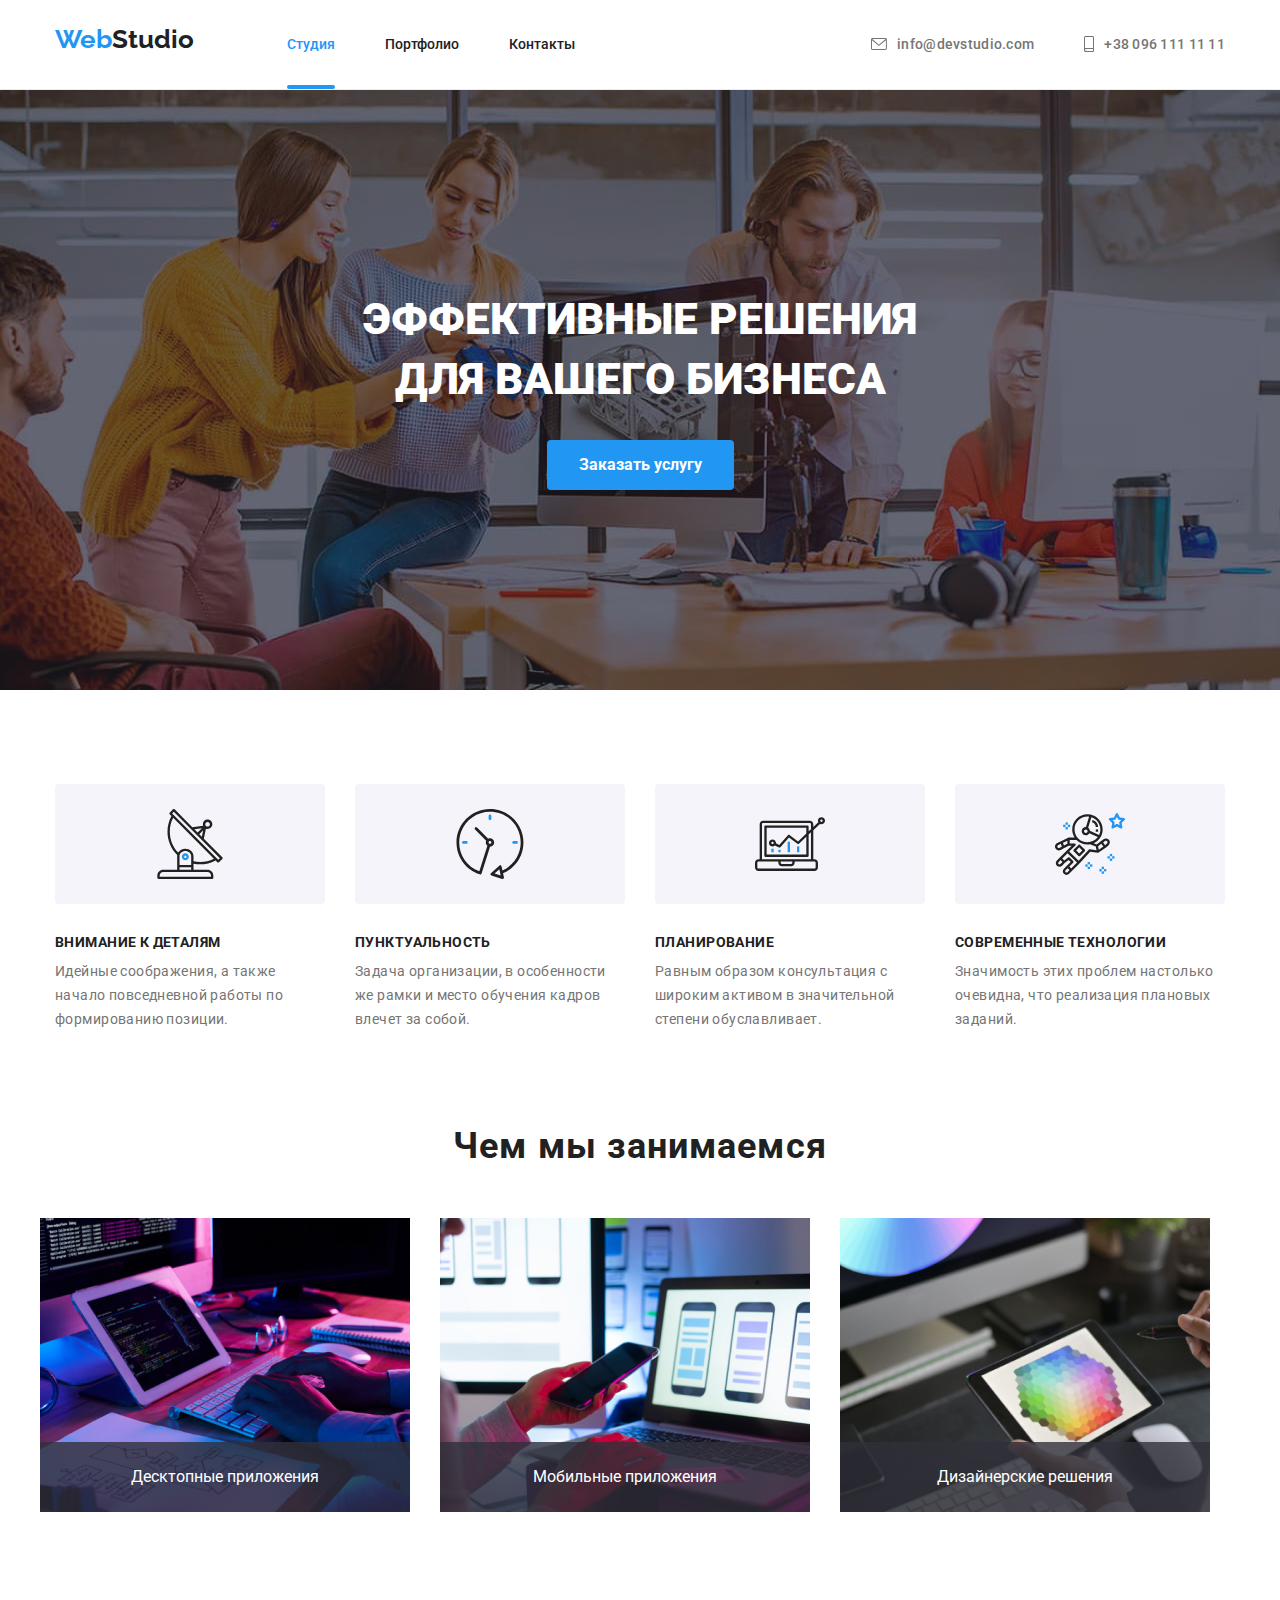
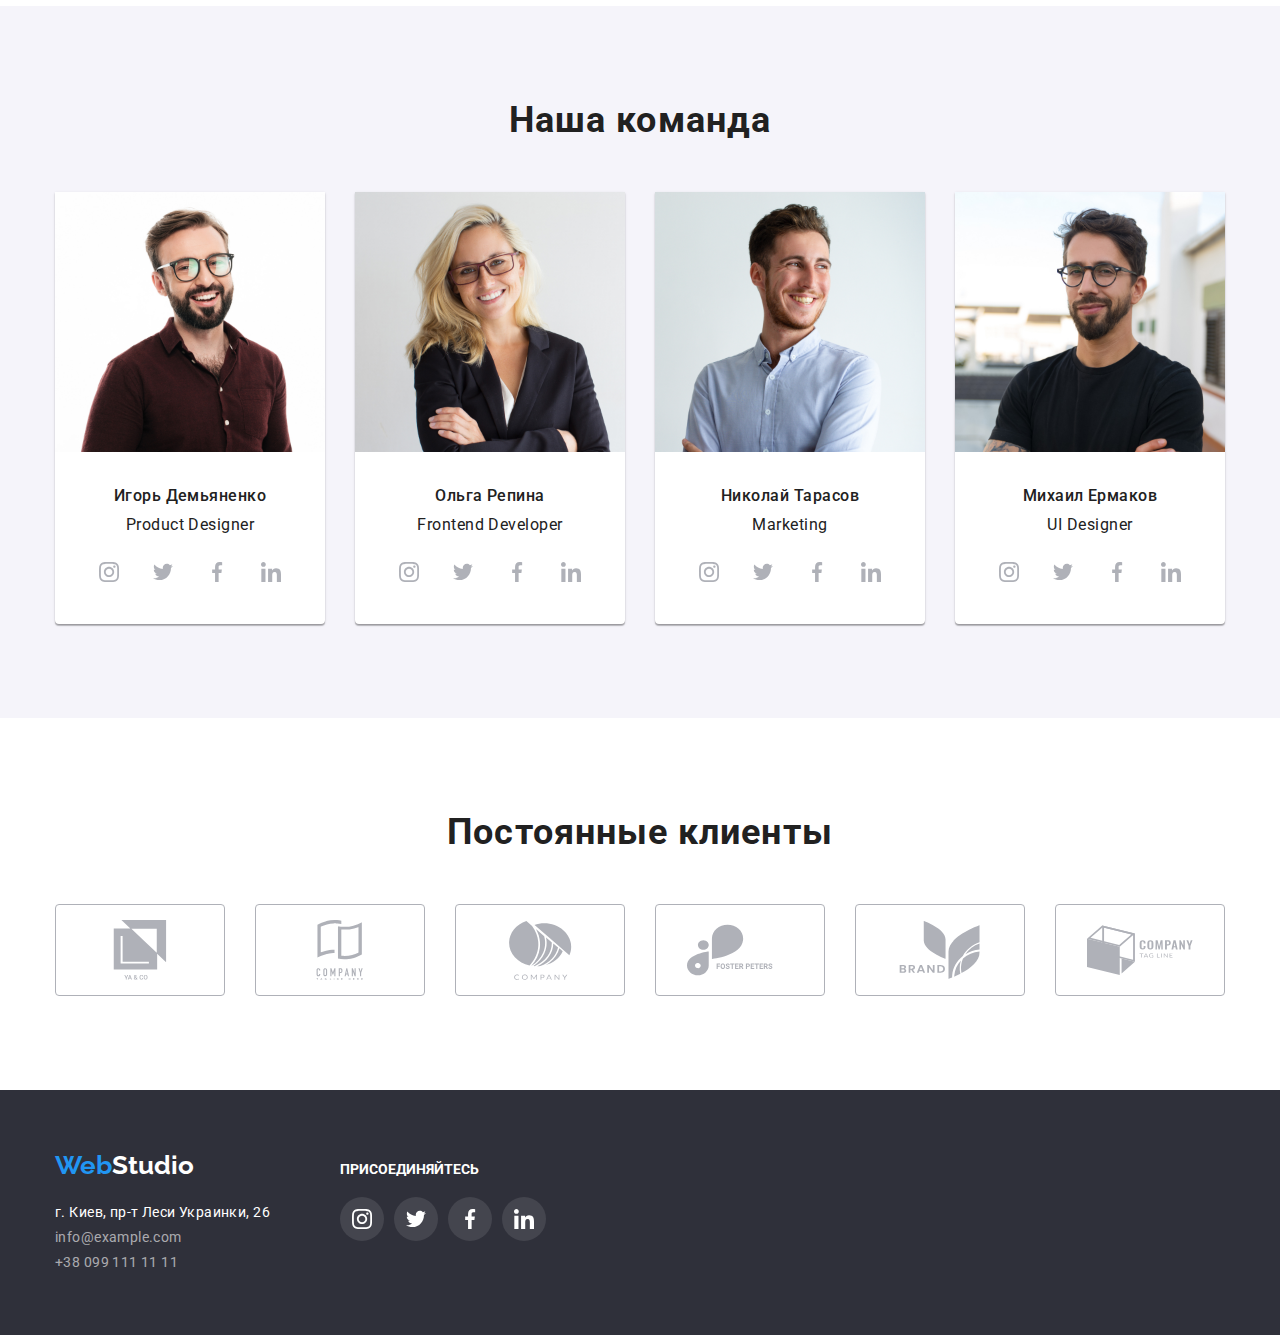
==== index.html @ 94a51537 "DZ6" ====
<!DOCTYPE html>
<html lang="ru">
<head>
	<meta charset="UTF-8">
	<meta http-equiv="X-UA-Compatible" content="IE=edge">
	<meta name="viewport" content="width=device-width, initial-scale">
	<link rel="stylesheet" href="https://cdnjs.cloudflare.com/ajax/libs/modern-normalize/1.0.0/modern-normalize.min.css">
	<link rel="stylesheet" href="./css/styles.css">
	<link rel="preconnect" href="https://fonts.gstatic.com">
	<link href="https://fonts.googleapis.com/css2?family=Raleway:wght@700&family=Roboto:wght@400;500;700;900&display=swap"
		rel="stylesheet">
	<title>Домашнє завдання №1</title>
</head>
<body>
	<!--Шапка-->
	<header class="header">
		<div class="container headContainer">
		<nav class="navigation">	
			<a href="./index.html" class="logo"> <span class="web">Web</span>Studio</a>
			<ul class="navList">
				<li class="navListItem"><a class="studio current" href="./index.html">Студия</a></li>
				<li class="navListItem"><a class="portfolio" href="./portfolio.html">Портфолио</a></li>
				<li class="navListItem"><a class="contact" href="#">Контакты</a></li>
			</ul>
		</nav>
			<ul class="contactList">
				<li class="contactItem">
					<a class="mail" href="mailto:info@devstudio.com">
						<svg class="iconMail" width="16px" height="12px">
							<use href="./images/sprite.svg#icon-envelope"></use>
						</svg>
					info@devstudio.com</a></li>
					
				<li class="contactItem"><a class="tel" href="tel:+380961111111" >
						<svg class="iconTel" width="10px" height="40px">
							<use href="./images/sprite.svg#icon-smartphone"></use>
						</svg>
					+38 096 111 11 11</a></li>
			</ul>	
		</div>
	</header>
	<main>
		<!--Эффективные решения для вашего бизнеса-->
		<section class="sectionEffect">
			<div class="container">
				<h1 class="effect">ЭФФЕКТИВНЫЕ РЕШЕНИЯ <br/> ДЛЯ ВАШЕГО БИЗНЕСА</h1>
				<button class="button" type="submit" data-modal-open>Заказать услугу</button>	
			</div>
		</section>
		
		<!--Секция описание-->
		<section class="description">
			<div class="container">
				<h2 class="titleNone">Секция описание</h2>
				<ul class="sectionDescription">
					<li class="descriptionItem">
						<div class="iconDescription">
							<svg width="70px" height="70px">
								<use href="./images/sprite.svg#icon-antenna"></use>
							</svg>
						</div>
					<h3 class="descriptionTitle">Внимание к деталям</h3>
					<p class="descriptionText">Идейные соображения, а также начало повседневной работы по формированию позиции.</p>
					
				</li>
					<li class="descriptionItem">
						<div class="iconDescription">
							<svg width="70px" height="70px">
								<use href="./images/sprite.svg#icon-clock"></use>
							</svg>
						</div>
					<h3 class="descriptionTitle">Пунктуальность</h3>
					<p class="descriptionText">Задача организации, в особенности же рамки и место обучения кадров влечет за собой.</p>
					
				</li>
					<li class="descriptionItem">
						<div class="iconDescription">
							<svg width="70px" height="70px">
								<use href="./images/sprite.svg#icon-diagram"></use>
							</svg>
						</div>
					<h3 class="descriptionTitle">Планирование</h3>
					<p class="descriptionText">Равным образом консультация с широким активом в значительной степени обуславливает.</p>
					
				</li>
					<li class="descriptionItem">
						<div class="iconDescription">
							<svg width="70px" height="70px">
								<use href="./images/sprite.svg#icon-astronaut"></use>
							</svg>
						</div>
					<h3 class="descriptionTitle">Современные технологии</h3>
					<p class="descriptionText">Значимость этих проблем настолько очевидна, что реализация плановых заданий.</p>
				</li>

				</ul>
			</div>
		</section>

		<!--Чем мы занимаемся-->			
		<section class="sectionWork">	
					<div class="container">
				 		<h2 class="workTitle">Чем мы занимаемся</h2>
							<ul class="workList">

								<div class="workWrite">
									<li class="workListItem"><img src="./images/PC.jpg" alt="Комп" width="370"></li>
									<div class="workText">
										<p>Десктопные приложения</p>
									</div>
								</div>
								
								<div class="workWrite">
									<li class="workListItem"><img src="./images/telephone.jpg" alt="Телефон" width="370"></li>
									<div class="workText">
										<p>Мобильные приложения</p>
									</div>
								</div>

								<div class="workWrite">
									<li class="workListItem"><img src="./images/tablet.jpg" alt="Планшет" width="370"></li>
									<div class="workText">
										<p>Дизайнерские решения</p>
									</div>
								</div>
							</ul>
					</div>
		</section>

				<!--Наша команда-->
		<section class="ourTeam">
				<div class="container">
					<h2 class="teamTitle">Наша команда</h2>
						<ul class="teamList">
							<li class="teamListItem">
								<img src="./images/Игорь.jpg" alt="Игорь" width="270">
									<div class="team">
										<h3 class="teamName">Игорь Демьяненко</h3>
										<p class="teamWork">Product Designer</p>
									
										<ul class="iconList">
											<li class="iconTeamSvg">
												<a class="socialLinkTeam" href="">
													<svg class="iconTeam">
														<use href="./images/sprite.svg#icon-instagram"></use>
													</svg>
												</a>
											</li>
											<li class="iconTeamSvg">
												<a class="socialLinkTeam" href="">
													<svg class="iconTeam">
														<use href="./images/sprite.svg#icon-twitter"></use>
													</svg>
												</a>
											</li>
											<li class="iconTeamSvg">
												<a class="socialLinkTeam" href="">
													<svg class="iconTeam">
														<use href="./images/sprite.svg#icon-facebook"></use>
													</svg>
												</a>
											</li>
											<li class="iconTeamSvg">
												<a class="socialLinkTeam" href="">
													<svg class="iconTeam">
														<use href="./images/sprite.svg#icon-linkedin"></use>
													</svg>
												</a>
											</li>
										</ul>
									</div>
							</li>
						
							<li class="teamListItem">
								<img src="./images/Ольга.jpg" alt="Ольга" width="270">
									<div class="team">
										<h3 class="teamName">Ольга Репина</h3>
										<p class="teamWork">Frontend Developer</p>
									
										<ul class="iconList">
											<li class="iconTeamSvg">
												<a class="socialLinkTeam" href="">
													<svg class="iconTeam">
														<use href="./images/sprite.svg#icon-instagram"></use>
													</svg>
												</a>
											</li>
											<li class="iconTeamSvg">
												<a class="socialLinkTeam" href="">
													<svg class="iconTeam">
														<use href="./images/sprite.svg#icon-twitter"></use>
													</svg>
												</a>
											</li>
											<li class="iconTeamSvg">
												<a class="socialLinkTeam" href="">
													<svg class="iconTeam">
														<use href="./images/sprite.svg#icon-facebook"></use>
													</svg>
												</a>
											</li>
											<li class="iconTeamSvg">
												<a class="socialLinkTeam" href="">
													<svg class="iconTeam">
														<use href="./images/sprite.svg#icon-linkedin"></use>
													</svg>
												</a>
											</li>
										</ul>
									</div>
							</li>
							<li class="teamListItem">
								<img src="./images/Николай.jpg" alt="Николай" width="270">
									<div class="team">
										<h3 class="teamName">Николай Тарасов</h3>
										<P class="teamWork">Marketing</P>
									
										<ul class="iconList">
											<li class="iconTeamSvg">
												<a class="socialLinkTeam" href="">
													<svg class="iconTeam">
														<use href="./images/sprite.svg#icon-instagram"></use>
													</svg>
												</a>
											</li>
											<li class="iconTeamSvg">
												<a class="socialLinkTeam" href="">
													<svg class="iconTeam">
														<use href="./images/sprite.svg#icon-twitter"></use>
													</svg>
												</a>
											</li>
											<li class="iconTeamSvg">
												<a class="socialLinkTeam" href="">
													<svg class="iconTeam">
														<use href="./images/sprite.svg#icon-facebook"></use>
													</svg>
												</a>
											</li>
											<li class="iconTeamSvg">
												<a class="socialLinkTeam" href="">
													<svg class="iconTeam">
														<use href="./images/sprite.svg#icon-linkedin"></use>
													</svg>
												</a>
											</li>
										</ul>
									</div>
							</li>
							<li class="teamListItem">
								<img src="./images/Михаил.jpg" alt="Михаил" width="270">
									<div class="team">
										<h3 class="teamName">Михаил Ермаков</h3>
										<p class="teamWork">UI Designer</p>
									
										<ul class="iconList">
											<li class="iconTeamSvg">
												<a class="socialLinkTeam" href="">
													<svg class="iconTeam">
														<use href="./images/sprite.svg#icon-instagram"></use>
													</svg>
												</a>
											</li>
											<li class="iconTeamSvg">
												<a class="socialLinkTeam" href="">
													<svg class="iconTeam">
														<use href="./images/sprite.svg#icon-twitter"></use>
													</svg>
												</a>
											</li>
											<li class="iconTeamSvg">
												<a class="socialLinkTeam" href="">
													<svg class="iconTeam">
														<use href="./images/sprite.svg#icon-facebook"></use>
													</svg>
												</a>
											</li>
											<li class="iconTeamSvg">
												<a class="socialLinkTeam" href="">
													<svg class="iconTeam">
														<use href="./images/sprite.svg#icon-linkedin"></use>
													</svg>
												</a>
											</li>
										</ul>
									</div>
							</li>
						</ul>
				</div>
		</section>

		<!-- Постоянные клиенты -->
		<section class="clientSvg">
			<div class="container">
				<h2 class="workTitle">Постоянные клиенты</h2>
				<ul class="iconItem" >
					<li class="icon">
						<a class="iconSvg" href="#">
							<svg class="iconClient">
								<use href="./images/sprite.svg#icon-client"></use>
							</svg>
						</a>
					</li>
					<li class="icon">
						<a class="iconSvg" href="#">
							<svg class="iconClient">
								<use href="./images/sprite.svg#icon-client1"></use>
							</svg>
						</a>
					</li>
					<li class="icon">
						<a class="iconSvg" href="#">
							<svg class="iconClient">
								<use class="use" href="./images/sprite.svg#icon-client2"></use>
							</svg>
						</a>
					</li>
					<li class="icon">
						<a class="iconSvg" href="#">
							<svg class="iconClient">
								<use href="./images/sprite.svg#icon-client3"></use>
							</svg>
						</a>
					</li>
					<li class="icon">
						<a class="iconSvg" href="#">
							<svg class="iconClient">
								<use href="./images/sprite.svg#icon-client4"></use>
							</svg>
						</a>
					</li>
					<li class="icon">
						<a class="iconSvg" href="#">
							<svg class="iconClient">
								<use href="./images/sprite.svg#icon-client5"></use>
							</svg>
						</a>
					</li>
			</ul>
			</div>
		</section>
	</main>

	<!--Данные-->
	<footer class="footer">
		  <div class="container footerContainer">
				<div class="footerAddress">
						<a href="./index.html" class="logo"> <span class="web">Web</span><span class="studioWhite">Studio</span></a>
					<address class="sectionAddress">
						<p class="address">г. Киев, пр-т Леси Украинки, 26</p>
						<ul>
							<li><a class="contactFooter" href="mailto:info@example.com">info@example.com</a></li>
							<li><a class="contactFooter" href="tel:+380991111111">+38 099 111 11 11</a></li>
						</ul>
			   	</address>
				</div>	
		 
				<div class="footerIcon">
					<p>присоединяйтесь</p>
					<ul class="iconFooterList">
						<li class="iconFotterLi">
							<a class="iconLinkFooter" href="">
								<svg class="footerSvg">
									<use href="./images/sprite.svg#icon-instagram"></use>
								</svg>
							</a>
						</li>
						<li class="iconFotterLi">
							<a class="iconLinkFooter" href="">
								<svg class="footerSvg">
									<use href="./images/sprite.svg#icon-twitter"></use>
								</svg>
							</a>
						</li>
						<li class="iconFotterLi">
							<a class="iconLinkFooter" href="">
								<svg class="footerSvg">
									<use href="./images/sprite.svg#icon-facebook"></use>
								</svg>
							</a>
						</li>
						<li class="iconFotterLi">
							<a class="iconLinkFooter" href="">
								<svg class="footerSvg">
									<use href="./images/sprite.svg#icon-linkedin"></use>
								</svg>
							</a>
						</li>
					</ul>
				</div>
			</div>
	</footer>
	<div class="backDrop is-hidden" data-modal>
		<div class="modal">
			<button data-modal-close>
				<img src="./images/close-black.svg" alt="">
			</button>
			<form action="">
				<input type="text">
				<input type="email">
				<input type="text">
				<textarea name="" id="" cols="30" rows="10"></textarea>
				<input type="checkbox">
				<button>Отправить</button>
			</form>
		</div>
	</div>
	<script src="./js/modal.js"></script>
	</body>
</body>
</html>
---- css/styles.css ----
:root {
  --color-grey: rgba(117, 117, 117, 1);
  --black-color: rgba(33, 33, 33, 1);
  --blue-color: rgba(33, 150, 243, 1);
  --color-white: rgb(255, 255, 255, 1);
  --background-section: rgb(47, 48, 58);
  --background-ourTeam: rgb(245, 244, 250, 1);
  --background-color-button: rgb(33, 150, 243);
  --footer-contact-color: rgba(255, 255, 255, 0.6);
  --background-color-filter: rgba(245, 244, 250, 1);
  --background-color-header: rgba(255, 255, 255, 1);
  --card-set-gap: 30px;
  --background-Hero: rgba(47, 48, 58, 0.4);
  --background-footer-icons: rgba(255, 255, 255, 0.1);
  --color-icons: rgb(175, 177, 184, 1);
  --cubic-bezier: cubic-bezier(0.4, 0, 0.2, 1);
}
* {
  text-decoration: none;
  list-style-type: none;
  box-sizing: border-box;
  margin: 0;
  padding: 0;
}

body {
  font-family: "Roboto", sans-serif;
  color: var(--black-color);
}
.section {
  padding: 94px 0;
  margin: 0 auto;
}
.img {
  display: block;
}
.titleNone {
  display: none;
}
/* <!-- Index.html --> */

/* Логотип */

.header {
  padding-top: 24px;
  padding-bottom: 25px;
  align-items: center;
  background: var(--background-color-header);
}
.headContainer {
  display: flex;
}
.logo {
  display: block;
  color: var(--black-color);
  font-family: Raleway;
  font-weight: bold;
  font-size: 26px;
  line-height: 1.192;
}
.web {
  color: var(--blue-color);
}
.navigation {
  display: flex;
}
.navigation .studio.current {
  color: var(--blue-color);
}

.navList {
  display: flex;
  align-items: center;
  margin-left: 93px;
}
.navList > .navListItem:not(:last-child) {
  margin-right: 50px;
}
.navListItem {
  display: block;
}
.studio {
  position: relative;
  text-decoration: none;
  color: var(--black-color);
  font-weight: 500;
  font-size: 14px;
  line-height: 1.142;
  transition: color 250ms var(--cubic-bezier);
}
.studio.current::after {
  margin-top: 32px;
  display: block;
  content: "";
  position: absolute;
  width: 100%;
  height: 4px;
  background: #2196f3;
  border-radius: 2px;
}

.studio:hover,
.studio:focus {
  color: var(--blue-color);
}
.contactList > .contactItem:not(:last-child) {
  margin-right: 50px;
}
/* Портфолио */

.portfolio.current::after {
  margin-top: 32px;
  display: block;
  content: "";
  position: absolute;
  width: 100%;
  height: 4px;
  background: #2196f3;
  border-radius: 2px;
}
.navigation .portfolio.current {
  color: var(--blue-color);
}
.portfolio {
  color: var(--black-color);
  font-weight: 500;
  font-size: 14px;
  line-height: 1.142;
  position: relative;
  transition: color 250ms var(--cubic-bezier);
}
.portfolio:hover,
.portfolio:focus {
  color: var(--blue-color);
}

/* Контакты */
.contactList {
  display: flex;
  align-items: center;
  margin-left: auto;
}
.contact {
  color: var(--black-color);
  font-weight: 500;
  font-size: 14px;
  line-height: 1.142;
}

/* почта */
.iconMail {
  fill: currentColor;
  margin-right: 10px;
}

.mail {
  display: flex;
  align-items: center;
  color: var(--color-grey);
  font-weight: 500;
  font-size: 14px;
  line-height: 1.142;
  letter-spacing: 0.02em;
  transition: color 250ms var(--cubic-bezier);
}

.mail:hover,
.mail:focus {
  color: var(--blue-color);
}

/* телефон */
.iconTel {
  fill: currentColor;
  margin-right: 10px;
}
.tel {
  display: flex;
  align-items: center;
  color: var(--color-grey);
  font-weight: 500;
  font-size: 14px;
  line-height: 1.142;
  letter-spacing: 0.02em;
  transition: color 250ms var(--cubic-bezier);
}
.tel:hover,
.tel:focus {
  color: var(--blue-color);
}
/* Секция Эффективные решения для вашего бизнеса  */
.sectionEffect {
  text-align: center;
  background: var(--background-section);
  padding-top: 200px;
  padding-bottom: 200px;
}

.sectionEffect {
  max-width: 1600px;
  height: 600px;
  margin-right: auto;
  margin-left: auto;
  background-size: cover;
  background-position: center;
  background-repeat: no-repeat;
  background-image: linear-gradient(
      to right,
      var(--background-Hero),
      var(--background-Hero)
    ),
    url(../images/backgroundHero.jpg);
}

.effect {
  color: var(--color-white);
  font-style: normal;
  font-weight: 900;
  font-size: 44px;
  line-height: 1.363;
  margin-bottom: 30px;
}

.button {
  display: inline-block;
  font-family: inherit;
  background-color: var(--background-color-button);
  color: var(--color-white);
  border: none;
  font-weight: bold;
  font-size: 16px;
  line-height: 1.875;
  align-items: center;
  cursor: pointer;
  padding: 10px 32px;
  border-radius: 4px;
}
.button:hover,
.button:focus {
  color: var(--color-white);
}
/* Секция описание */
.description {
  padding-top: 94px;
}
.sectionDescription {
  display: flex;
}
.iconDescription {
  display: flex;
  width: 270px;
  height: 120px;
  justify-content: center;
  align-items: center;
  background-color: var(--background-color-filter);
  border-radius: 4px;
  margin-bottom: 30px;
}
.descriptionItem {
  margin-right: 30px;
}

.descriptionTitle {
  font-weight: bold;
  font-size: 14px;
  line-height: 1.142;
  letter-spacing: 0.03em;
  text-transform: uppercase;
  margin-bottom: 10px;
}

.descriptionText {
  align-items: center;
  font-weight: normal;
  font-size: 14px;
  line-height: 1.714;
  letter-spacing: 0.03em;
  color: var(--color-grey);
}

/* Чем мы занимаемся */
.sectionWork {
  padding-top: 94px;
  padding-bottom: 94px;
}
.workList {
  display: flex;
  justify-content: center;
}
.workListItem:not(:last-child) {
  display: flex;
  margin-right: 30px;
}
.workTitle {
  font-weight: bold;
  font-size: 36px;
  line-height: 1.166;
  text-align: center;
  letter-spacing: 0.03em;
  margin-bottom: 50px;
}
.workWrite {
  position: relative;
  display: flex;
}
.workText {
  display: flex;
  justify-content: center;
  align-items: center;
  background: rgba(47, 48, 58, 0.8);
  height: 70px;
  width: 370px;
  position: absolute;
  color: var(--color-white);
  bottom: 0;
  width: 370px;
}

/* Наша команда */
.teamList {
  display: flex;
}

.teamListItem:not(:last-child) {
  margin-right: 30px;
}
.teamListItem {
  background-color: var(--color-white);
  box-shadow: 0px 1px 3px rgba(0, 0, 0, 0.12), 0px 1px 1px rgba(0, 0, 0, 0.14),
    0px 2px 1px rgba(0, 0, 0, 0.2);
  border-radius: 0px 0px 4px 4px;
}
.ourTeam {
  padding-top: 94px;
  padding-bottom: 94px;
  background: var(--background-ourTeam);
}
.teamTitle {
  font-weight: bold;
  font-size: 36px;
  line-height: 1.166;
  text-align: center;
  letter-spacing: 0.03em;
  margin-bottom: 50px;
}
.team {
  padding: 30px 32px;
}
.teamName {
  font-weight: 500;
  font-size: 16px;
  line-height: 1.187;
  text-align: center;
  letter-spacing: 0.03em;
  margin-bottom: 10px;
}
.teamWork {
  font-weight: normal;
  font-size: 16px;
  line-height: 1.187;
  text-align: center;
  letter-spacing: 0.03em;
  margin-bottom: 16px;
}

/* Иконки- Наша команда */
.iconList {
  display: flex;
  align-items: center;
}
.iconTeamSvg:not(:last-child) {
  margin-right: 10px;
}
.socialLinkTeam {
  fill: var(--color-icons);
  display: flex;
  justify-content: center;
  align-items: center;
  border-radius: 50%;
  width: 44px;
  height: 44px;
  transition: fill 250ms var(--cubic-bezier),
    background 250ms var(--cubic-bezier);
}
.iconTeam {
  width: 20px;
  height: 20px;
}

.socialLinkTeam:hover,
.socialLinkTeam:focus {
  fill: var(--color-white);
  background: var(--blue-color);
  border-radius: 50%;
}

/* Постоянные клиенты */
.clientSvg {
  padding-top: 94px;
  padding-bottom: 94px;
}
.iconItem {
  display: flex;
  justify-content: center;
  margin: 0 auto;
  justify-content: center;
}

.icon:not(:last-child) {
  margin-right: 30px;
}
.iconSvg {
  border: 1px solid rgba(175, 177, 184, 1);
  fill: var(--color-icons);
  display: flex;
  width: 170px;
  height: 92px;
  border-radius: 4px;
  justify-content: center;
  align-items: center;
  transition: fill 250ms var(--cubic-bezier), border 250ms var(--cubic-bezier);
}

.iconClient {
  display: flex;
  align-items: center;
  justify-content: center;
  width: 106px;
  height: 60px;
  background-color: var(--color-white);
}
.iconSvg:focus,
.iconSvg:hover {
  fill: var(--blue-color);
  border-color: var(--blue-color);
}

.iconClient:focus,
.iconClient:hover {
  fill: var(--blue-color);
  border-color: var(--blue-color);
}

/* Данные */
.footer {
  padding-top: 60px;
  padding-bottom: 60px;
  background-color: var(--background-section);
}
.studioWhite {
  color: var(--color-white);
}
.sectionAddress {
  text-align: left;
  font-style: normal;
  font-weight: normal;
  font-size: 14px;
  line-height: 1.714;
  letter-spacing: 0.03em;
  color: var(--color-white);
}

.footerAddress > .logo {
  margin-bottom: 20px;
}
.contactFooter {
  text-decoration: none;
  font-weight: normal;
  font-size: 14px;
  line-height: 24px;
  letter-spacing: 0.03em;
  color: var(--footer-contact-color);
  transition: color 250ms var(--cubic-bezier);
}
.contactFooter {
  padding-top: 9px;
}
.contactFooter:hover,
.contactFooter:focus {
  color: var(--blue-color);
}

.footerIcon {
  margin-left: 70px;
}
.footerIcon p {
  font-weight: bold;
  font-size: 14px;
  line-height: inherit;
  letter-spacing: inherit;
  text-transform: uppercase;
  color: var(--color-white);
}
.footerContainer {
  display: flex;
  align-items: baseline;
}
.iconFooterList {
  width: 206px;
  display: flex;
  align-items: center;
}
.footerSvg {
  width: 20px;
  height: 20px;
  fill: var(--color-white);
}
.iconLinkFooter {
  display: flex;
  background-color: var(--background-footer-icons);
  width: 44px;
  height: 44px;
  border-radius: 50%;
  justify-content: center;
  align-items: center;
  transition: background-color 250ms var(--cubic-bezier);
}
.footerIcon p {
  margin-bottom: 20px;
}
.iconFotterLi:not(:last-child) {
  margin-right: 10px;
}
.iconLinkFooter:hover,
.iconLinkFooter:focus {
  fill: var(--color-white);
  background: var(--blue-color);
  border-radius: 50%;
}
/* <!-- Portfolio.html --> */

/* Кнопки навигации */
.sectionPortfolio {
  padding-top: 94px;
  padding-bottom: 94px;
}
.filter {
  margin-bottom: 34px;
  display: flex;
  justify-content: center;
}
.buttonFilter {
  background: var(--background-color-filter);
  color: var(--black-color);
  font-family: inherit;
  font-weight: 500;
  font-size: 16px;
  line-height: 1.625;
  text-align: center;
  letter-spacing: 0.03em;
  border: none;
  border-radius: 4px;
  cursor: pointer;
  padding: 6px 22px;
  transition: background 250ms var(--cubic-bezier),
    color 250ms var(--cubic-bezier), box-shadow 250ms var(--cubic-bezier);
}
.buttonItem:not(:last-child) {
  margin-right: 8px;
}

.buttonFilter:hover,
.buttonFilter:focus {
  background: var(--background-color-button);
  color: var(--color-white);
  box-shadow: 0px 1px 1px rgba(0, 0, 0, 0.12), 0px 4px 4px rgba(0, 0, 0, 0.06),
    1px 4px 6px rgba(0, 0, 0, 0.16);
}
.portfolioImg {
  cursor: pointer;
  display: flex;
  flex-wrap: wrap;
  margin-left: calc(-1 * var(--card-set-gap));
  margin-top: calc(-1 * var(--card-set-gap));
}
.portfolioImg > .portfolioItems {
  flex-basis: calc(100% / 3 - var(--card-set-gap));
  margin-top: var(--card-set-gap);
  margin-left: var(--card-set-gap);
  transition: box-shadow 250ms var(--cubic-bezier);
}
.portfolioImg img {
  display: block;
}

.portfolioLink:hover,
.portfolioLink:focus {
  display: block;
  background: var(--color-white);
  box-sizing: border-box;
  box-shadow: 0px 1px 1px rgba(0, 0, 0, 0.12), 0px 4px 4px rgba(0, 0, 0, 0.06),
    1px 4px 6px rgba(0, 0, 0, 0.16);
}
.titleImg {
  font-weight: bold;
  font-size: 18px;
  line-height: 2;
  letter-spacing: 0.06em;
  margin-bottom: 4px;
}
.workImg {
  font-weight: normal;
  font-size: 16px;
  line-height: 1.875;
  letter-spacing: 0.03em;
  color: var(--color-grey);
}

.titleWork {
  border-left: 1px solid #eee;
  border-right: 1px solid #eee;
  border-bottom: 1px solid #eee;
  padding: 20px 24px;
}
.portfolioThumb {
  overflow: hidden;
  position: relative;
}

.portfolioOverlay {
  bottom: 0;
  width: 370px;
  height: 294px;
  background: rgba(33, 150, 243, 0.9);
  position: absolute;
  transition: transform 250ms var(--cubic-bezier);
  transform: translateY(100%);
}
.portfolioLink {
  color: var(--black-color);
}
/* .portfolioLink:focus .portfolioItems {
  box-shadow: 0px 1px 1px rgba(0, 0, 0, 0.12), 0px 4px 4px rgba(0, 0, 0, 0.06),
    1px 4px 6px rgba(0, 0, 0, 0.16);
} */

.portfolioLink:hover .portfolioOverlay {
  transform: translate(0);
}
.portfolioLink:focus .portfolioOverlay {
  transform: translate(0);
}
.portfolioThumbText {
  position: absolute;
  color: var(--color-white);
  background: rgba(33, 150, 243, 0);
  top: 0;
  padding: 63px 24px;
  font-size: 18px;
  line-height: 28px;
  letter-spacing: 0.03em;
  transition: 250ms;
}

/* Модельное окно */
.backDrop {
  position: fixed;
  top: 0;
  left: 0;
  width: 100%;
  height: 100%;
  background-color: rgba(0, 0, 0, 0.2);
  opacity: 1;
  transition: opacity 250ms var(--cubic-bezier),
    visibility 250ms var(--cubic-bezier);
}
.backDrop.is-hidden {
  opacity: 0;
  pointer-events: none;
  visibility: hidden;
}
.backDrop.is-hidden .modal {
  transform: translate(-50%, -50%) scale(0.8);
}
.modal {
  position: absolute;
  width: 528px;
  height: 581px;
  top: 50%;
  left: 50%;
  padding: 15px;
  background: var(--color-white);
  transform: scale(1) translate(-50%, -50%);
  transition: transform 250ms var(--cubic-bezier),
    visibility 250ms var(--cubic-bezier);
}

.modal button {
  display: flex;
  justify-content: center;
  width: 30px;
  height: 30px;
  align-items: center;
  border-radius: 50%;
  margin-left: auto;
  background: var(--color-white);
  border: 1px solid rgba(0, 0, 0, 0.1);
  cursor: pointer;
}

.container {
  width: 1200px;
  margin-left: auto;
  margin-right: auto;
  padding: 0 15px;
}
.header {
  border-bottom: 1px solid #ececec;
}
/* github */
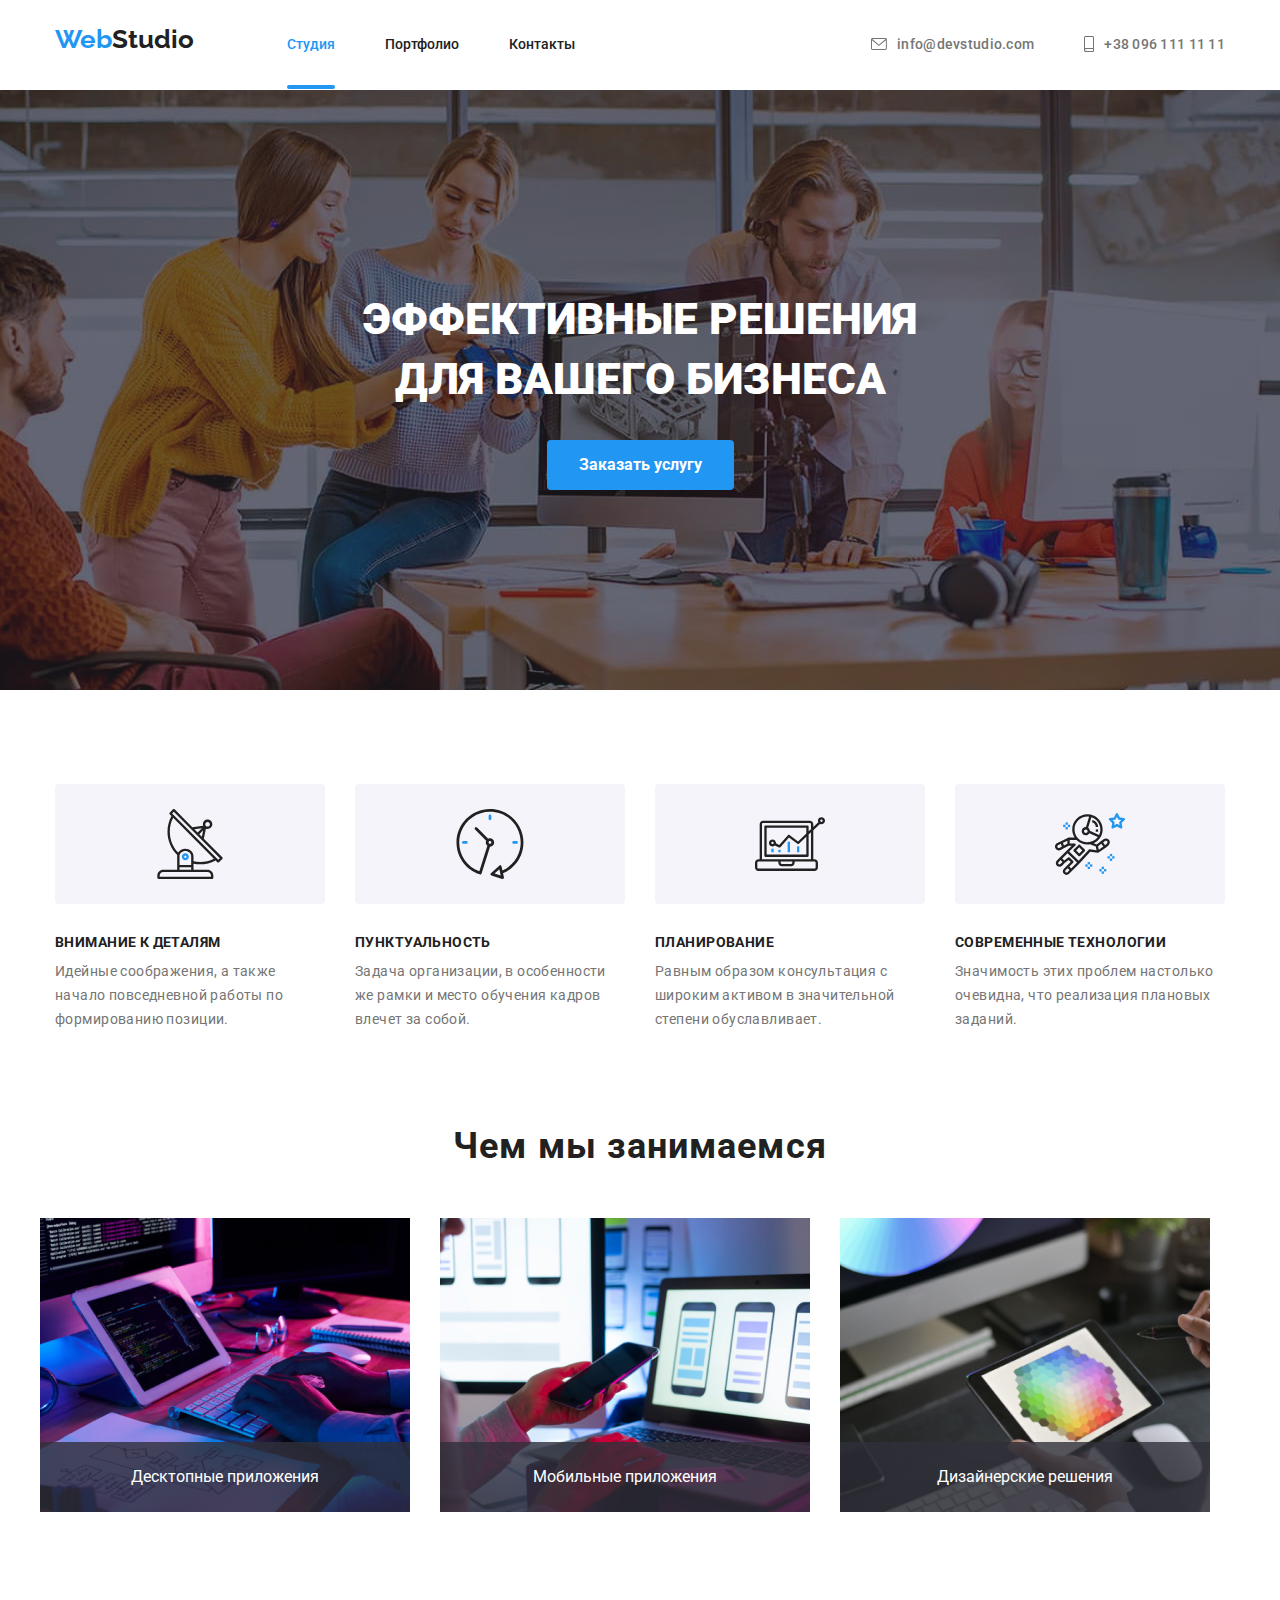
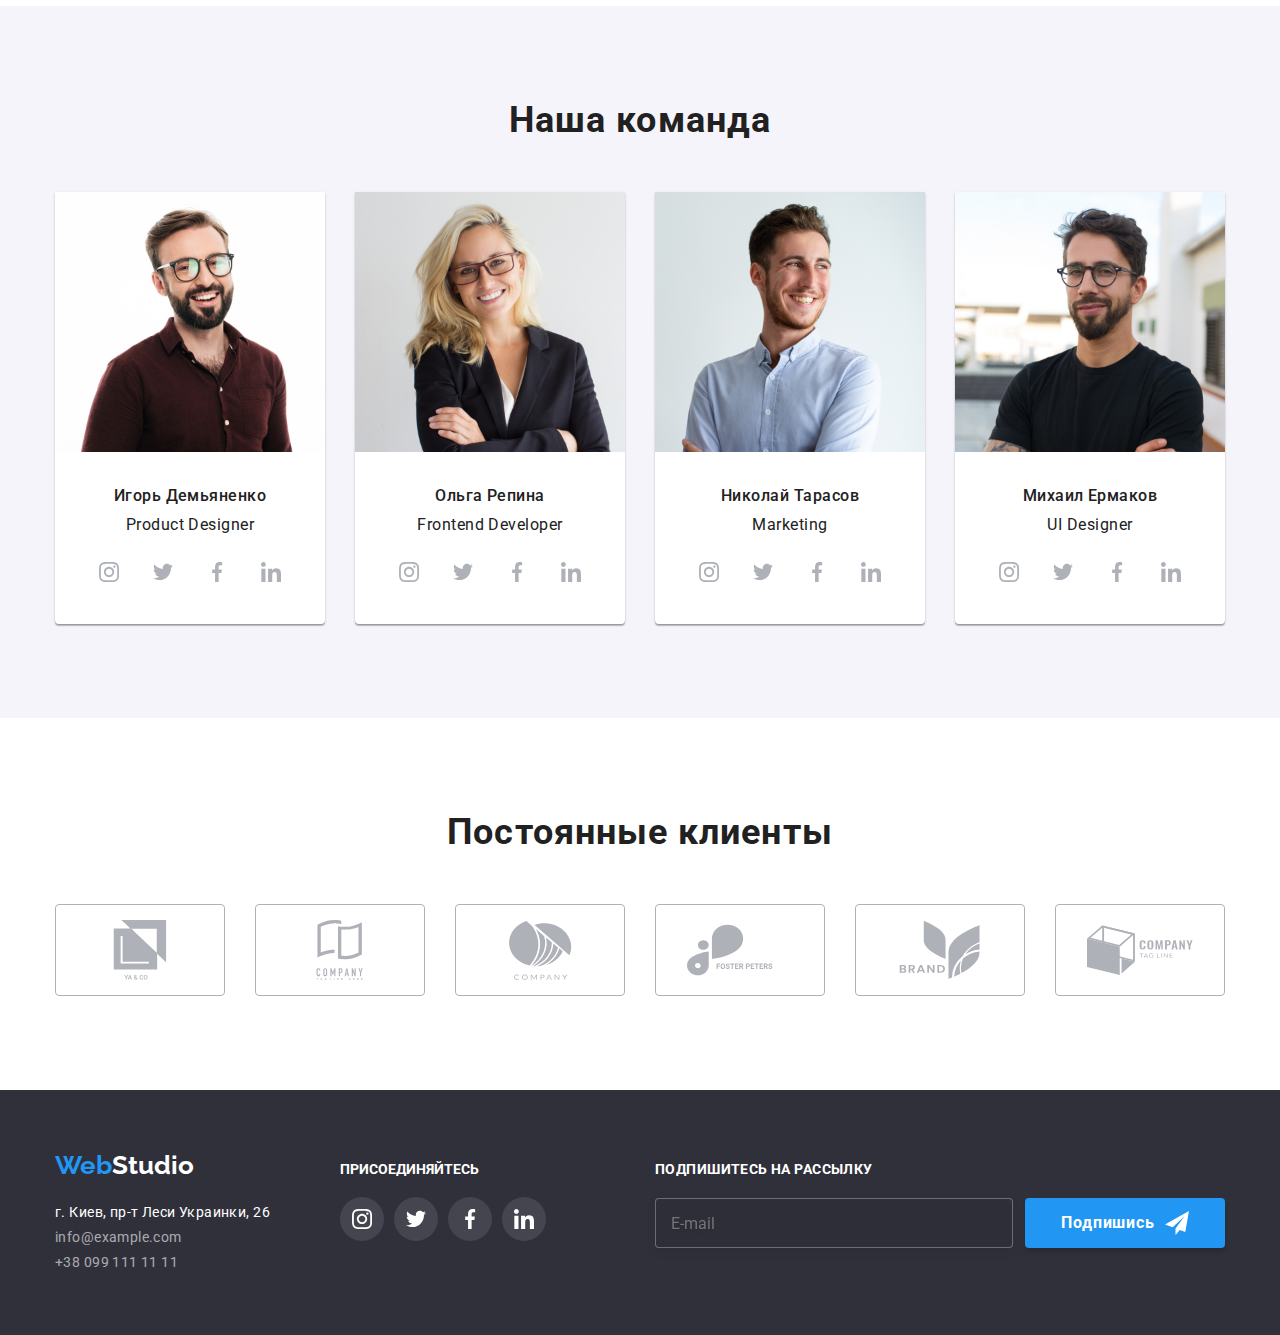
==== commit 0d9f8f05: "Домашка6" ====
--- a/index.html
+++ b/index.html
@@ -388,23 +388,77 @@
 						</li>
 					</ul>
 				</div>
+				<form action="#" class="footerForm">
+					<p class="footerWrite">Подпишитесь на рассылку</p>
+					<div class="footerWriteDiv">
+						<input class="footerInput" type="email" name="email" placeholder="E-mail" required>
+						<button type="submit" class="footerButtonWrite touchTransform">Подпишись
+							<svg class="iconFooterForm" width="24" height="24">
+								<use href="./images/sprite.svg#icon-send"></use>
+							</svg>
+						</button>
+					</div>
+				</form>
 			</div>
 	</footer>
 	<div class="backDrop is-hidden" data-modal>
 		<div class="modal">
-			<button data-modal-close>
-				<img src="./images/close-black.svg" alt="">
+			<button class="buttonClose" data-modal-close>
+				<svg width="18" height="18">
+					<use href="./images/sprite.svg#icon-close-black"></use>
+				</svg>
 			</button>
-			<form action="">
-				<input type="text">
-				<input type="email">
-				<input type="text">
-				<textarea name="" id="" cols="30" rows="10"></textarea>
-				<input type="checkbox">
-				<button>Отправить</button>
+			<form action="№" class="modalForm">
+
+				<p class="formTitle">Оставьте свои данные, мы вам перезвоним</p>
+
+					<label class="formLabel" for="name">Имя
+						<div class="formList">
+							<input class="inputForm" type="text" name="user-name" id="name" required >
+								<svg class="formSvg" width="18" height="18">
+									<use href="./images/sprite.svg#icon-person"></use>
+								</svg>
+						</div>
+					</label>
+
+						<label class="formLabel" for="tel">Телефон
+							<div class="formList">
+								<input class="inputForm" type="tel" name="user-tel" id="tel" required>
+									<svg class="formSvg" width="18" height="18">
+										<use href="./images/sprite.svg#icon-phone"></use>
+									</svg>
+							</div>
+						</label>
+
+						<label class="formLabel" for="email">Почта
+							<div class="formList">
+								<input class="inputForm" type="email" name="user-email" id="email" required>
+									<svg class="formSvg" width="18" height="18">
+										<use href="./images/sprite.svg#icon-email"></use>
+									</svg>
+							</div>
+						</label>
+
+						<label class="formLabel" for="comments">Коментарий
+							<div class="formList">
+								<textarea class="formTextarea" name="user-text"  placeholder="Введите текст"></textarea>
+							</div>
+						</label>
+
+						
+						<label class="modalCheckPolicy" for="checkbox">
+							<input class="modalCheckbox " type="checkbox" name="user-policy" value="checkbox" id="checkbox" required>
+							<div class="modalCheckSvg">
+								<svg class="modalSvgIcon" width="16" height="15">
+									<use href="./images/sprite.svg#icon-check"></use>
+								</svg>
+							</div>
+							Соглашаюсь с рассылкой и принимаю  <a class="contractForm" href="#">Условия договора</a>
+						</label> 
+						
+						<button class="buttonForm" type="submit">Отправить</button>
+				
 			</form>
-		</div>
-	</div>
 	<script src="./js/modal.js"></script>
 	</body>
 </body>
--- a/css/styles.css
+++ b/css/styles.css
@@ -527,6 +527,61 @@
   background: var(--blue-color);
   border-radius: 50%;
 }
+.footerForm {
+  margin-left: auto;
+}
+.footerWrite {
+  display: block;
+  margin-bottom: 20px;
+  font-weight: bold;
+  font-size: 14px;
+  line-height: 1.14;
+  letter-spacing: 0.03em;
+  text-transform: uppercase;
+  color: var(--color-white);
+}
+.footerWriteDiv {
+  display: flex;
+}
+.footerInput {
+  width: 358px;
+  height: 50px;
+  padding: 15px;
+  margin-right: 12px;
+  border: 1px solid rgba(255, 255, 255, 0.3);
+  filter: drop-shadow(0px 4px 4px rgba(0, 0, 0, 0.15));
+  border-radius: 4px;
+  background-color: var(--background-Hero);
+  color: var(--color-white);
+}
+.footerButtonWrite {
+  display: flex;
+  justify-content: center;
+  align-items: center;
+  width: 200px;
+  height: 50px;
+  font-weight: bold;
+  font-size: 16px;
+  line-height: 1.87;
+  letter-spacing: 0.06em;
+  color: var(--color-white);
+  background-color: var(--blue-color);
+  box-shadow: 0px 4px 4px rgb(0 0 0 / 15%);
+  border-radius: 4px;
+  border: none;
+  cursor: pointer;
+}
+.touchTransform {
+  transition-property: color, fill, background-color, border, box-shadow,
+    opacity, transform;
+  transition-duration: 250ms;
+  transition-timing-function: var(--cubic-bezier);
+}
+.iconFooterForm {
+  margin-left: 10px;
+  fill: var(--color-white);
+}
+
 /* <!-- Portfolio.html --> */
 
 /* Кнопки навигации */
@@ -675,7 +730,6 @@
 .modal {
   position: absolute;
   width: 528px;
-  height: 581px;
   top: 50%;
   left: 50%;
   padding: 15px;
@@ -685,7 +739,7 @@
     visibility 250ms var(--cubic-bezier);
 }
 
-.modal button {
+.buttonClose {
   display: flex;
   justify-content: center;
   width: 30px;
@@ -696,8 +750,12 @@
   background: var(--color-white);
   border: 1px solid rgba(0, 0, 0, 0.1);
   cursor: pointer;
-}
-
+  transition: fill 250ms var(--cubic-bezier);
+}
+.buttonClose:hover,
+.buttonClose:focus {
+  fill: var(--blue-color);
+}
 .container {
   width: 1200px;
   margin-left: auto;
@@ -705,6 +763,145 @@
   padding: 0 15px;
 }
 .header {
-  border-bottom: 1px solid #ececec;
-}
+  border-bottom: 1px solid var(--color-white);
+}
+
+.modalForm {
+  display: flex;
+  flex-direction: column;
+  padding: 40px;
+  margin-left: auto;
+  margin-right: auto;
+}
+
+.formTitle {
+  font-weight: bold;
+  font-size: 18px;
+  line-height: 1.15;
+  text-align: center;
+  letter-spacing: 0.03em;
+  color: #212121;
+  margin-bottom: 12px;
+}
+
+.formLabel {
+  font-size: 12px;
+  line-height: 14px;
+  letter-spacing: 0.01em;
+  color: var(--color-grey);
+  display: inline-block;
+  margin-bottom: 4px;
+}
+
+.formList {
+  position: relative;
+  display: block;
+  margin-bottom: 10px;
+  margin-top: 4px;
+}
+
+.inputForm {
+  height: 40px;
+  width: 100%;
+  padding-left: 42px;
+  border: 1px solid rgba(33, 33, 33, 0.2);
+  border-radius: 4px;
+  transition: border 250ms var(--cubic-bezier);
+}
+
+.inputForm:focus,
+.inputForm:hover {
+  border-color: var(--blue-color);
+}
+.inputForm:focus + .formSvg,
+.inputForm:hover + .formSvg {
+  fill: var(--blue-color);
+}
+.formSvg {
+  fill: var(--black-color);
+  margin-bottom: 4px;
+  top: 50%;
+  left: 12px;
+  transform: translateY(-50%);
+  position: absolute;
+  transition: fill 250ms var(--cubic-bezier);
+}
+.formTextarea {
+  resize: none;
+  width: 100%;
+  height: 120px;
+  padding: 12px 16px;
+  border: 1px solid rgba(33, 33, 33, 0.2);
+  border-radius: 4px;
+  margin-bottom: 20px;
+  transition: border 250ms var(--cubic-bezier);
+}
+.formTextarea::placeholder {
+  font-size: 14px;
+  line-height: 16px;
+  letter-spacing: 0.01em;
+  color: rgba(117, 117, 117, 0.5);
+}
+.formTextarea:focus,
+.formTextarea:hover {
+  border-color: var(--blue-color);
+}
+.contractForm {
+  color: var(--blue-color);
+  border-bottom: 1px solid var(--blue-color);
+}
+.buttonForm {
+  display: inline-block;
+  font-family: inherit;
+  background-color: var(--background-color-button);
+  color: var(--color-white);
+  border: none;
+  font-weight: bold;
+  font-size: 16px;
+  line-height: 1.875;
+  align-items: center;
+  cursor: pointer;
+  padding: 10px 55px;
+  border-radius: 4px;
+  margin: auto;
+}
+.modalCheckbox {
+  appearance: none;
+  position: absolute;
+}
+.modalCheckPolicy {
+  font-size: 14px;
+  line-height: 24px;
+  color: var(--color-grey);
+  margin-bottom: 30px;
+}
+.modalCheckSvg {
+  width: 20px;
+  height: 20px;
+  border: 1px solid black;
+  border-radius: 4px;
+  display: inline-block;
+  cursor: pointer;
+}
+.modalCheckbox:focus ~ .modalCheckSvg {
+  border-color: var(--blue-color);
+}
+.modalCheckbox:checked ~ .modalCheckSvg {
+  background-color: var(--blue-color);
+  border-color: var(--blue-color);
+  align-items: center;
+  justify-content: center;
+}
+
+/* .visuality-hidden {
+  position: absolute !important;
+  width: 1px !important;
+  height: 1px !important;
+  margin: -1px;
+  padding: 0 !important;
+  overflow: hidden;
+  border: 0 !important;
+  clip: rect(0 0 0 0);
+} */
+
 /* github */
